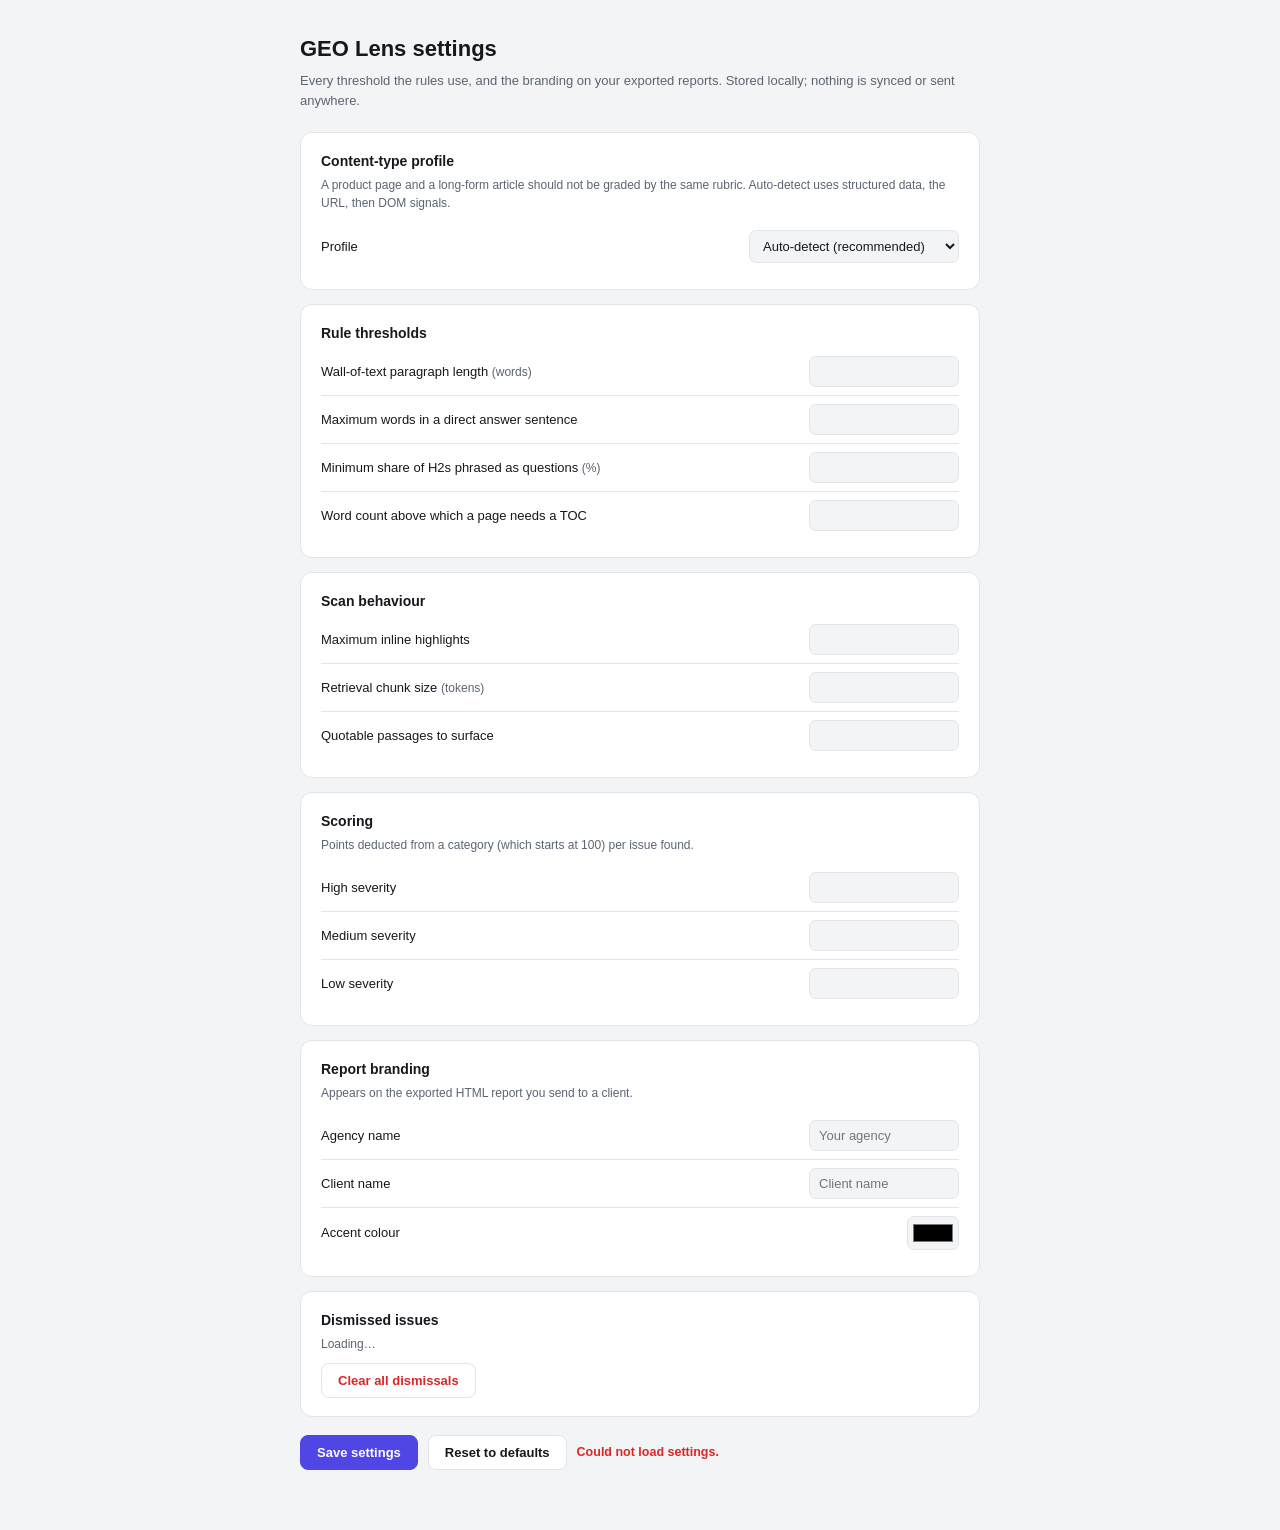
==== geo-lens/options/options.html @ d2192c47 "GEO Lens v2: passage rewrites, retrieval preview, and a scope split from SEO Sidekick GEO Lens and S" ====
<!doctype html>
<html lang="en">
<head>
  <meta charset="utf-8">
  <meta name="viewport" content="width=device-width, initial-scale=1">
  <link rel="stylesheet" href="options.css">
  <title>GEO Lens — Settings</title>
</head>
<body>
<main class="wrap">
  <header class="head">
    <h1>GEO Lens settings</h1>
    <p>Every threshold the rules use, and the branding on your exported reports. Stored locally; nothing is synced or sent anywhere.</p>
  </header>

  <section class="card">
    <h2>Content-type profile</h2>
    <p class="hint">A product page and a long-form article should not be graded by the same rubric. Auto-detect uses structured data, the URL, then DOM signals.</p>
    <label class="row">
      <span class="lbl">Profile</span>
      <select id="profile">
        <option value="auto">Auto-detect (recommended)</option>
        <option value="article">Always Article</option>
        <option value="product">Always Product page</option>
        <option value="docs">Always Documentation</option>
        <option value="homepage">Always Homepage</option>
      </select>
    </label>
  </section>

  <section class="card">
    <h2>Rule thresholds</h2>
    <label class="row">
      <span class="lbl">Wall-of-text paragraph length <em>(words)</em></span>
      <input type="number" id="longParagraphWords" min="40" max="500" step="5">
    </label>
    <label class="row">
      <span class="lbl">Maximum words in a direct answer sentence</span>
      <input type="number" id="answerSentenceWords" min="10" max="80" step="1">
    </label>
    <label class="row">
      <span class="lbl">Minimum share of H2s phrased as questions <em>(%)</em></span>
      <input type="number" id="questionHeadingRatio" min="0" max="100" step="5">
    </label>
    <label class="row">
      <span class="lbl">Word count above which a page needs a TOC</span>
      <input type="number" id="tocMinWords" min="300" max="10000" step="100">
    </label>
  </section>

  <section class="card">
    <h2>Scan behaviour</h2>
    <label class="row">
      <span class="lbl">Maximum inline highlights</span>
      <input type="number" id="maxHighlights" min="10" max="300" step="10">
    </label>
    <label class="row">
      <span class="lbl">Retrieval chunk size <em>(tokens)</em></span>
      <input type="number" id="chunkTokens" min="100" max="2000" step="50">
    </label>
    <label class="row">
      <span class="lbl">Quotable passages to surface</span>
      <input type="number" id="quotableCount" min="1" max="20" step="1">
    </label>
  </section>

  <section class="card">
    <h2>Scoring</h2>
    <p class="hint">Points deducted from a category (which starts at 100) per issue found.</p>
    <label class="row">
      <span class="lbl">High severity</span>
      <input type="number" id="dedHigh" min="1" max="50" step="1">
    </label>
    <label class="row">
      <span class="lbl">Medium severity</span>
      <input type="number" id="dedMedium" min="1" max="50" step="1">
    </label>
    <label class="row">
      <span class="lbl">Low severity</span>
      <input type="number" id="dedLow" min="1" max="50" step="1">
    </label>
  </section>

  <section class="card">
    <h2>Report branding</h2>
    <p class="hint">Appears on the exported HTML report you send to a client.</p>
    <label class="row">
      <span class="lbl">Agency name</span>
      <input type="text" id="agency" placeholder="Your agency" maxlength="60">
    </label>
    <label class="row">
      <span class="lbl">Client name</span>
      <input type="text" id="client" placeholder="Client name" maxlength="60">
    </label>
    <label class="row">
      <span class="lbl">Accent colour</span>
      <input type="color" id="accent">
    </label>
  </section>

  <section class="card">
    <h2>Dismissed issues</h2>
    <p class="hint" id="dismissSummary">Loading…</p>
    <button id="clearDismissals" class="btn danger">Clear all dismissals</button>
  </section>

  <div class="actions">
    <button id="save" class="btn primary">Save settings</button>
    <button id="reset" class="btn">Reset to defaults</button>
    <span id="status" class="status"></span>
  </div>
</main>
<script src="options.js"></script>
</body>
</html>
---- geo-lens/options/options.css ----
:root {
  --bg: #f3f4f6;
  --card: #ffffff;
  --text: #16181d;
  --dim: #5b6572;
  --border: #e2e5ea;
  --accent: #4F46E5;
}
@media (prefers-color-scheme: dark) {
  :root { --bg: #101216; --card: #181b21; --text: #eceef2; --dim: #9aa4b2; --border: #2c313b; }
}
* { box-sizing: border-box; margin: 0; padding: 0; }
body {
  background: var(--bg);
  color: var(--text);
  font-family: 'Inter', -apple-system, BlinkMacSystemFont, 'Segoe UI', Roboto, Helvetica, Arial, sans-serif;
  line-height: 1.5;
  padding: 32px 20px 60px;
}
.wrap { max-width: 680px; margin: 0 auto; }
.head { margin-bottom: 22px; }
.head h1 { font-size: 22px; }
.head p { color: var(--dim); font-size: 13px; margin-top: 6px; }
.card {
  background: var(--card);
  border: 1px solid var(--border);
  border-radius: 12px;
  padding: 18px 20px;
  margin-bottom: 14px;
}
.card h2 { font-size: 14px; margin-bottom: 4px; }
.hint { font-size: 12px; color: var(--dim); margin-bottom: 10px; }
.row {
  display: flex;
  align-items: center;
  gap: 14px;
  padding: 8px 0;
  border-top: 1px solid var(--border);
}
.card h2 + .row, .hint + .row { border-top: none; }
.lbl { flex: 1 1 auto; font-size: 13px; }
.lbl em { color: var(--dim); font-style: normal; font-size: 12px; }
input, select {
  flex: 0 0 auto;
  width: 150px;
  padding: 7px 9px;
  border: 1px solid var(--border);
  border-radius: 7px;
  background: var(--bg);
  color: var(--text);
  font-family: inherit;
  font-size: 13px;
}
input[type="color"] { width: 52px; padding: 3px; height: 34px; }
select { width: 210px; }
.actions { display: flex; align-items: center; gap: 10px; margin-top: 18px; }
.btn {
  padding: 9px 16px;
  border-radius: 8px;
  border: 1px solid var(--border);
  background: var(--card);
  color: var(--text);
  font-family: inherit;
  font-size: 13px;
  font-weight: 600;
  cursor: pointer;
}
.btn:hover { border-color: var(--dim); }
.btn.primary { background: var(--accent); border-color: var(--accent); color: #fff; }
.btn.primary:hover { background: #4338ca; }
.btn.danger { color: #dc2626; }
.status { font-size: 12.5px; font-weight: 600; }
.status.ok { color: #16a34a; }
.status.err { color: #dc2626; }
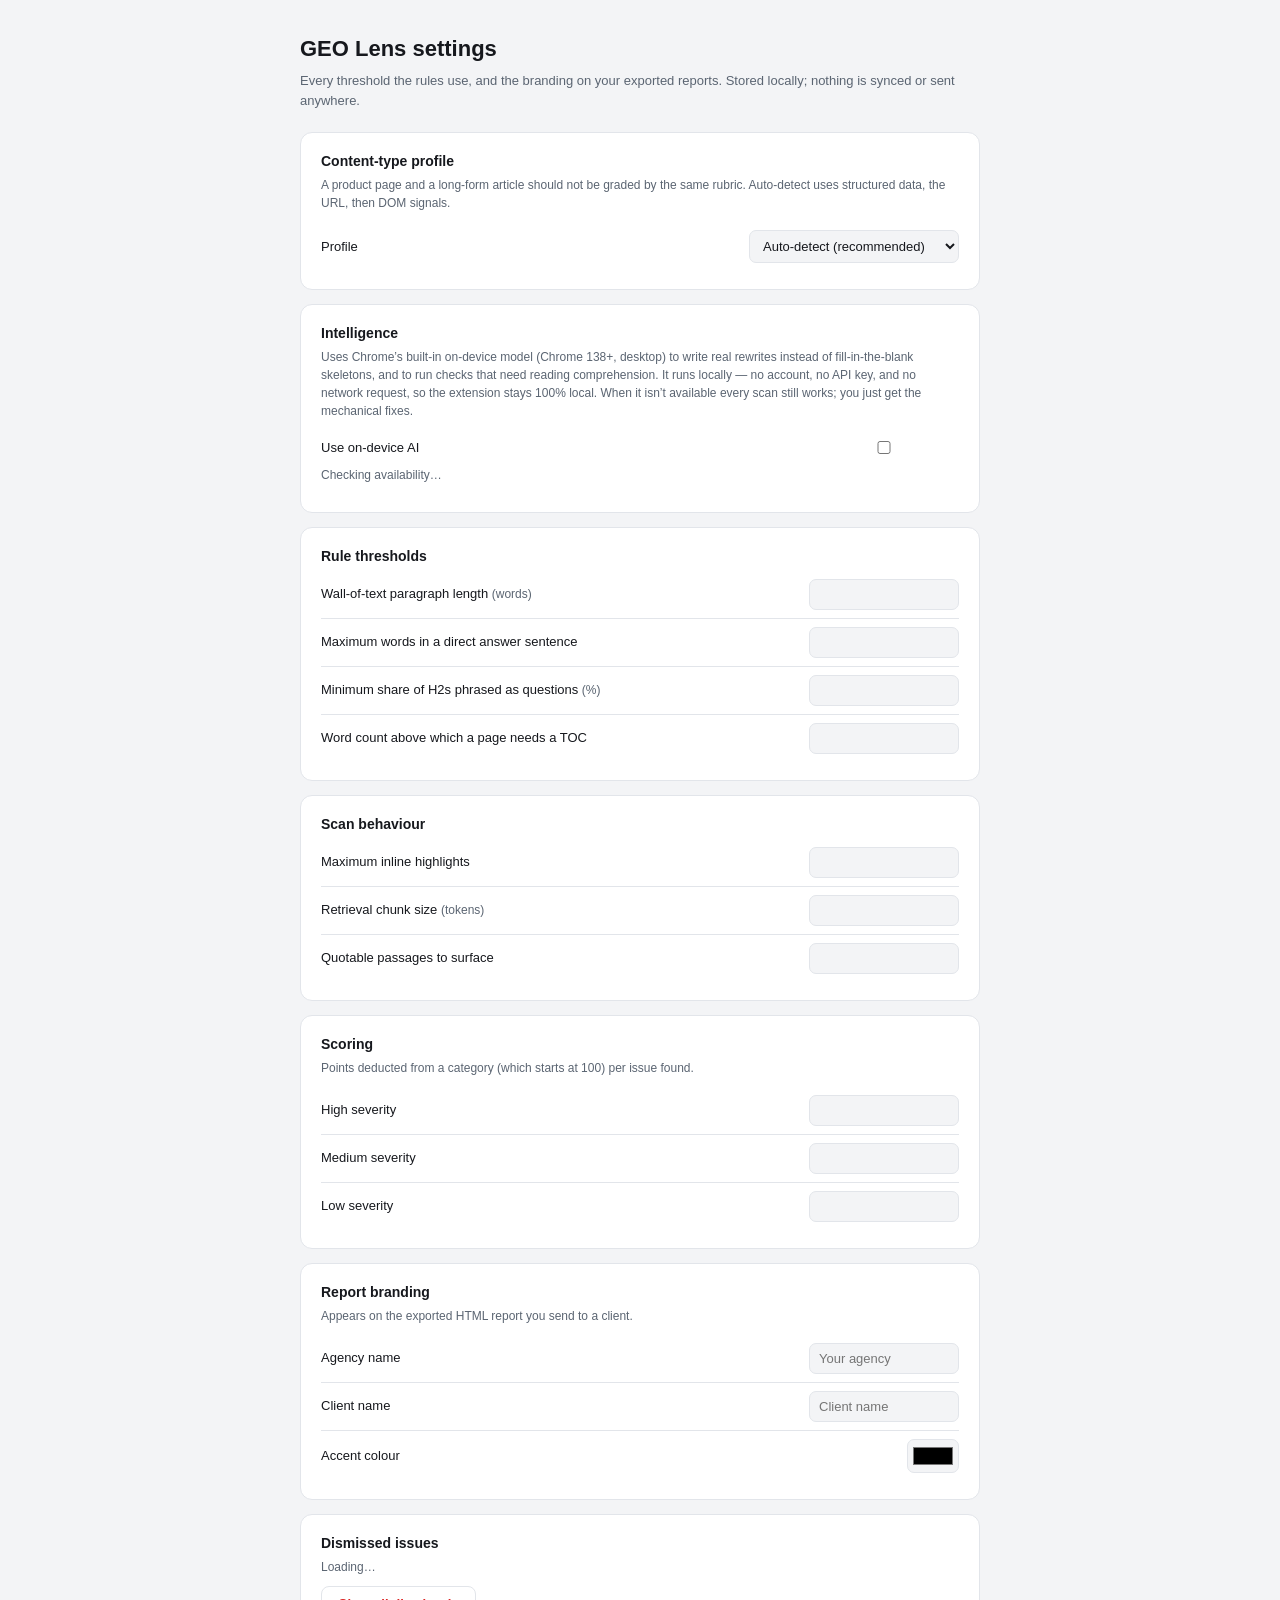
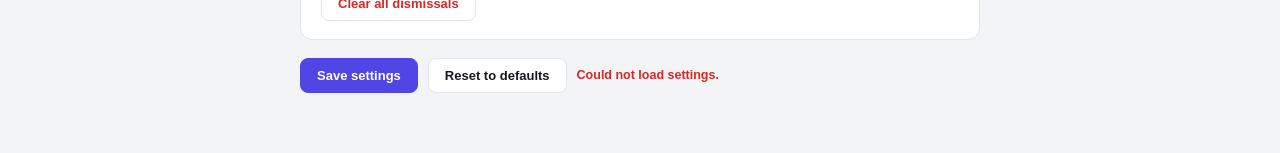
==== commit 2ddf018d: "Add real intelligence: on-device AI rewrites and semantic checks v2's fixers were mechanical — they " ====
--- a/geo-lens/options/options.html
+++ b/geo-lens/options/options.html
@@ -26,6 +26,20 @@
         <option value="homepage">Always Homepage</option>
       </select>
     </label>
+  </section>
+
+  <section class="card">
+    <h2>Intelligence</h2>
+    <p class="hint">Uses Chrome&rsquo;s built-in on-device model (Chrome 138+, desktop) to write real
+      rewrites instead of fill-in-the-blank skeletons, and to run checks that need reading
+      comprehension. It runs locally &mdash; no account, no API key, and no network request, so the
+      extension stays 100% local. When it isn&rsquo;t available every scan still works; you just get
+      the mechanical fixes.</p>
+    <label class="row">
+      <span class="lbl">Use on-device AI</span>
+      <input type="checkbox" id="ai">
+    </label>
+    <p class="hint" id="aiStatus">Checking availability&hellip;</p>
   </section>
 
   <section class="card">
